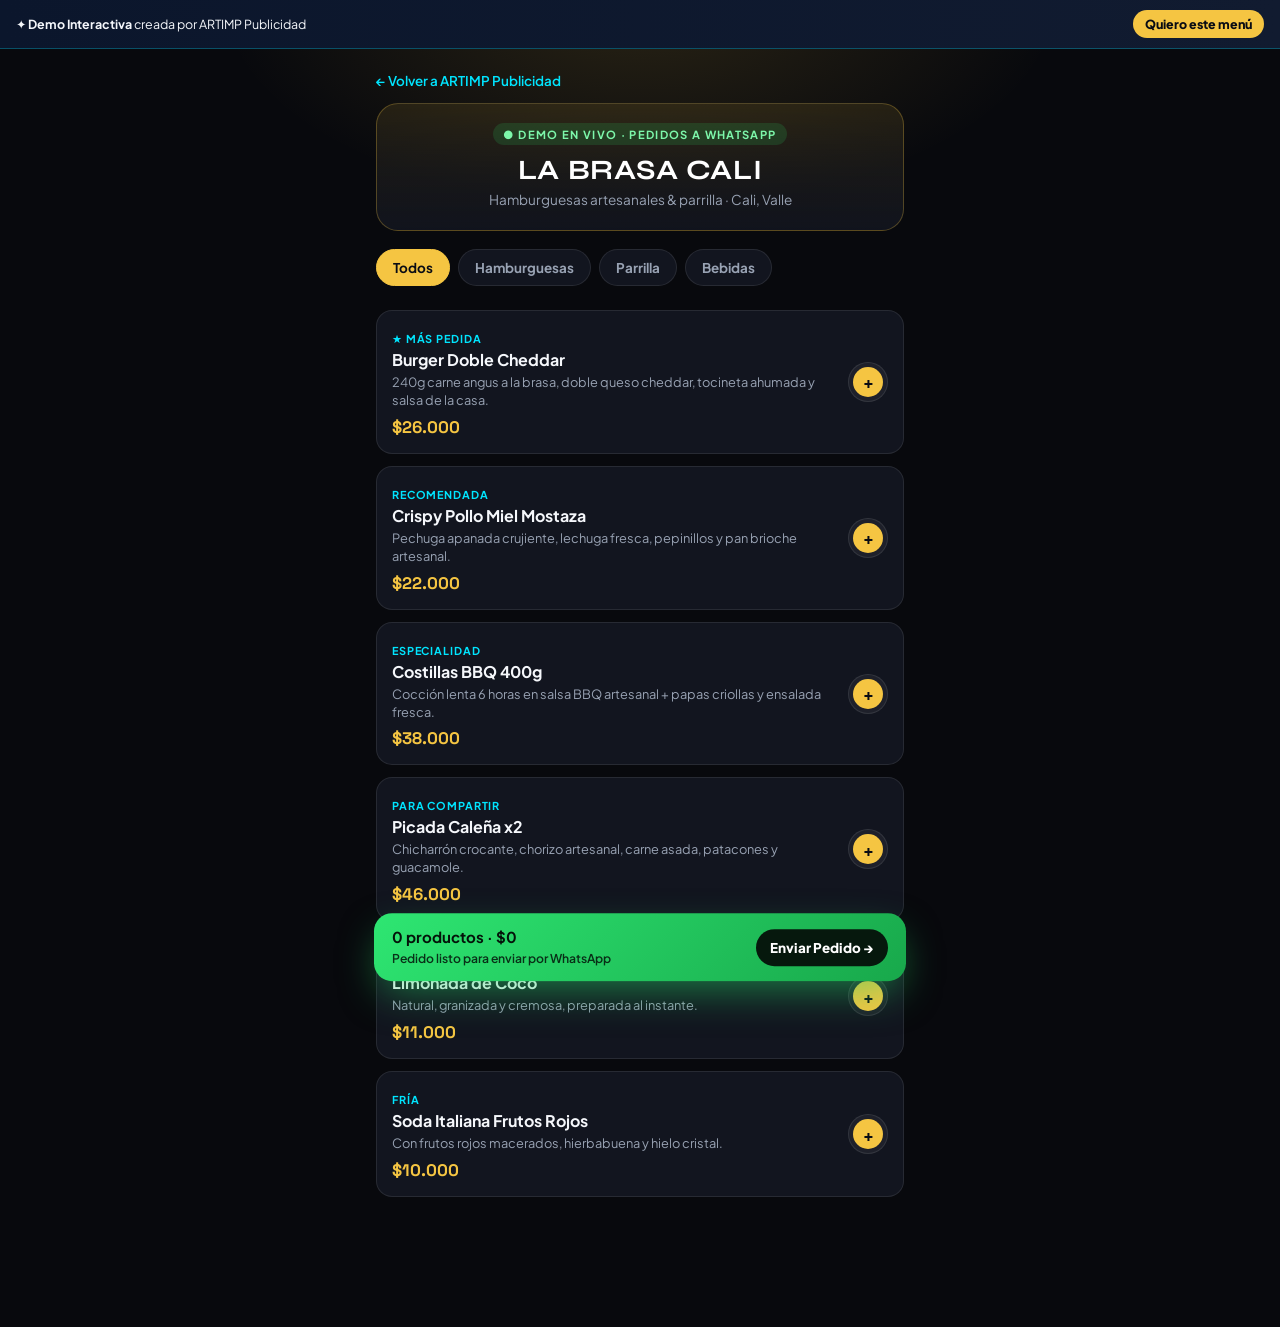
==== demo-menu.html @ ddcb2ca8 "Deploy ARTIMP flagship website + interactive QR Menu demo" ====
<!DOCTYPE html>
<html lang="es-CO">
<head>
  <meta charset="UTF-8" />
  <meta name="viewport" content="width=device-width, initial-scale=1.0" />
  <title>Demo Menú Digital QR — La Brasa Cali | Creado por ARTIMP Publicidad</title>
  <meta name="description" content="Prueba en vivo cómo funciona un Menú Digital QR creado por ARTIMP Publicidad Cali con carrito y pedidos directos a WhatsApp." />
  <link rel="icon" type="image/svg+xml" href="assets/logo.svg" />
  <link rel="preconnect" href="https://fonts.googleapis.com" />
  <link rel="preconnect" href="https://fonts.gstatic.com" crossorigin />
  <link href="https://fonts.googleapis.com/css2?family=Plus+Jakarta+Sans:wght@400;500;600;700;800&family=Space+Grotesk:wght@600;700&family=Syne:wght@700;800&display=swap" rel="stylesheet" />
  <style>
    :root {
      --bg: #08090d;
      --card: #12151f;
      --border: rgba(255,255,255,0.09);
      --gold: #f5c542;
      --cyan: #00e5ff;
      --wa: #25d366;
      --text: #f5f7fb;
      --muted: #98a2b3;
    }
    * { box-sizing: border-box; margin: 0; padding: 0; }
    body {
      background: radial-gradient(600px 300px at 50% 0%, rgba(245,197,66,0.14), transparent 70%), var(--bg);
      color: var(--text);
      font-family: 'Plus Jakarta Sans', system-ui, sans-serif;
      padding-bottom: 110px;
    }
    a { color: inherit; text-decoration: none; }
    button { font-family: inherit; cursor: pointer; border: none; background: none; color: inherit; }

    .artimp-bar {
      background: linear-gradient(90deg, #0b162c, #111b30);
      border-bottom: 1px solid rgba(0,229,255,0.28);
      padding: 10px 16px;
      display: flex;
      align-items: center;
      justify-content: space-between;
      gap: 10px;
      font-size: 0.78rem;
      position: sticky;
      top: 0;
      z-index: 60;
      backdrop-filter: blur(12px);
    }
    .artimp-bar a.cta-mini {
      background: var(--gold);
      color: #090c14;
      font-weight: 800;
      padding: 6px 12px;
      border-radius: 999px;
      white-space: nowrap;
    }

    .wrap { max-width: 560px; margin: 0 auto; padding: 20px 16px; }

    .rest-header {
      text-align: center;
      padding: 18px 14px 22px;
      border-radius: 22px;
      background: linear-gradient(180deg, rgba(245,197,66,0.1), rgba(18,21,31,0.9));
      border: 1px solid rgba(245,197,66,0.28);
      margin-bottom: 18px;
    }
    .rest-badge {
      display: inline-block;
      font-size: 0.7rem;
      font-weight: 700;
      letter-spacing: 0.12em;
      text-transform: uppercase;
      padding: 4px 10px;
      border-radius: 999px;
      background: rgba(37,211,102,0.16);
      color: #7df7aa;
      margin-bottom: 8px;
    }
    .rest-header h1 {
      font-family: 'Syne', sans-serif;
      font-size: 1.75rem;
      letter-spacing: 0.02em;
      color: #fff;
    }
    .rest-header p { font-size: 0.85rem; color: var(--muted); margin-top: 4px; }

    .cats {
      display: flex;
      gap: 8px;
      overflow-x: auto;
      padding-bottom: 8px;
      margin-bottom: 16px;
      scrollbar-width: none;
    }
    .cats::-webkit-scrollbar { display: none; }
    .cat-btn {
      padding: 9px 16px;
      border-radius: 999px;
      border: 1px solid var(--border);
      background: var(--card);
      color: var(--muted);
      font-weight: 700;
      font-size: 0.84rem;
      white-space: nowrap;
      transition: all 0.2s ease;
    }
    .cat-btn.active {
      background: var(--gold);
      color: #090c14;
      border-color: var(--gold);
    }

    .menu-list { display: flex; flex-direction: column; gap: 12px; }
    .dish {
      background: var(--card);
      border: 1px solid var(--border);
      border-radius: 16px;
      padding: 15px;
      display: flex;
      justify-content: space-between;
      align-items: center;
      gap: 14px;
    }
    .dish-info { flex: 1; }
    .dish-tag {
      font-size: 0.68rem;
      font-weight: 700;
      text-transform: uppercase;
      color: var(--cyan);
      letter-spacing: 0.08em;
    }
    .dish h3 { font-size: 1rem; margin: 2px 0 4px; }
    .dish p { font-size: 0.8rem; color: var(--muted); line-height: 1.4; }
    .dish-price {
      font-family: 'Space Grotesk', sans-serif;
      font-size: 1.05rem;
      font-weight: 700;
      color: var(--gold);
      margin-top: 6px;
    }

    .qty-ctrl {
      display: flex;
      align-items: center;
      gap: 8px;
      background: rgba(255,255,255,0.05);
      border: 1px solid var(--border);
      border-radius: 999px;
      padding: 4px;
    }
    .qty-btn {
      width: 30px;
      height: 30px;
      border-radius: 50%;
      background: rgba(255,255,255,0.08);
      font-weight: 800;
      font-size: 1rem;
      display: grid;
      place-items: center;
    }
    .qty-btn.add { background: var(--gold); color: #090c14; }
    .qty-num { min-width: 18px; text-align: center; font-weight: 700; font-size: 0.88rem; }

    .cart-bar {
      position: fixed;
      left: 14px;
      right: 14px;
      bottom: 14px;
      max-width: 532px;
      margin: 0 auto;
      background: linear-gradient(135deg, #2ee672, #18a84b);
      color: #04130a;
      border-radius: 18px;
      padding: 14px 18px;
      display: flex;
      align-items: center;
      justify-content: space-between;
      gap: 12px;
      box-shadow: 0 16px 40px -8px rgba(37,211,102,0.55);
      transform: translateY(140%);
      transition: transform 0.3s cubic-bezier(0.22,1,0.36,1);
      z-index: 70;
    }
    .cart-bar.visible { transform: translateY(0); }
    .cart-bar strong { display: block; font-size: 0.94rem; }
    .cart-bar small { font-size: 0.76rem; font-weight: 600; opacity: 0.85; }
    .cart-send {
      background: #06180d;
      color: #fff;
      font-weight: 800;
      font-size: 0.84rem;
      padding: 10px 14px;
      border-radius: 999px;
      white-space: nowrap;
    }

    .back-link {
      display: inline-flex;
      align-items: center;
      gap: 6px;
      font-size: 0.84rem;
      color: var(--cyan);
      margin-bottom: 14px;
      font-weight: 600;
    }
  </style>
</head>
<body>
  <div class="artimp-bar">
    <span>✦ <strong>Demo Interactiva</strong> creada por ARTIMP Publicidad</span>
    <a class="cta-mini" href="https://wa.me/573167283557?text=%C2%A1Hola%20ARTIMP!%20Prob%C3%A9%20la%20demo%20del%20Men%C3%BA%20Digital%20QR%20y%20quiero%20uno%20para%20mi%20negocio." target="_blank" rel="noopener">Quiero este menú</a>
  </div>

  <main class="wrap">
    <a class="back-link" href="index.html">← Volver a ARTIMP Publicidad</a>

    <header class="rest-header">
      <span class="rest-badge">● Demo en vivo · Pedidos a WhatsApp</span>
      <h1>LA BRASA CALI</h1>
      <p>Hamburguesas artesanales &amp; parrilla · Cali, Valle</p>
    </header>

    <div class="cats" id="cats">
      <button class="cat-btn active" data-cat="all">Todos</button>
      <button class="cat-btn" data-cat="burgers">Hamburguesas</button>
      <button class="cat-btn" data-cat="parrilla">Parrilla</button>
      <button class="cat-btn" data-cat="bebidas">Bebidas</button>
    </div>

    <div class="menu-list" id="menuList"></div>
  </main>

  <div class="cart-bar" id="cartBar">
    <div>
      <strong id="cartCount">0 productos · $0</strong>
      <small>Pedido listo para enviar por WhatsApp</small>
    </div>
    <button class="cart-send" id="cartSend">Enviar Pedido →</button>
  </div>

  <script>
    const ITEMS = [
      { id: 1, cat: 'burgers', tag: '★ Más pedida', name: 'Burger Doble Cheddar', desc: '240g carne angus a la brasa, doble queso cheddar, tocineta ahumada y salsa de la casa.', price: 26000 },
      { id: 2, cat: 'burgers', tag: 'Recomendada', name: 'Crispy Pollo Miel Mostaza', desc: 'Pechuga apanada crujiente, lechuga fresca, pepinillos y pan brioche artesanal.', price: 22000 },
      { id: 3, cat: 'parrilla', tag: 'Especialidad', name: 'Costillas BBQ 400g', desc: 'Cocción lenta 6 horas en salsa BBQ artesanal + papas criollas y ensalada fresca.', price: 38000 },
      { id: 4, cat: 'parrilla', tag: 'Para compartir', name: 'Picada Caleña x2', desc: 'Chicharrón crocante, chorizo artesanal, carne asada, patacones y guacamole.', price: 46000 },
      { id: 5, cat: 'bebidas', tag: 'Refrescante', name: 'Limonada de Coco', desc: 'Natural, granizada y cremosa, preparada al instante.', price: 11000 },
      { id: 6, cat: 'bebidas', tag: 'Fría', name: 'Soda Italiana Frutos Rojos', desc: 'Con frutos rojos macerados, hierbabuena y hielo cristal.', price: 10000 }
    ];

    const cart = {};
    let activeCat = 'all';
    const menuList = document.getElementById('menuList');
    const cartBar = document.getElementById('cartBar');
    const cartCount = document.getElementById('cartCount');
    const formatCOP = (n) => '$' + n.toLocaleString('es-CO');

    function render() {
      const filtered = activeCat === 'all' ? ITEMS : ITEMS.filter(i => i.cat === activeCat);
      menuList.innerHTML = filtered.map(item => {
        const q = cart[item.id] || 0;
        return `
          <article class="dish">
            <div class="dish-info">
              <span class="dish-tag">${item.tag}</span>
              <h3>${item.name}</h3>
              <p>${item.desc}</p>
              <div class="dish-price">${formatCOP(item.price)}</div>
            </div>
            <div class="qty-ctrl">
              ${q > 0 ? `<button class="qty-btn" onclick="changeQty(${item.id}, -1)">−</button><span class="qty-num">${q}</span>` : ''}
              <button class="qty-btn add" onclick="changeQty(${item.id}, 1)">+</button>
            </div>
          </article>
        `;
      }).join('');
      updateCart();
    }

    window.changeQty = (id, delta) => {
      cart[id] = Math.max(0, (cart[id] || 0) + delta);
      if (cart[id] === 0) delete cart[id];
      render();
    };

    function updateCart() {
      let total = 0, count = 0;
      for (const [id, q] of Object.entries(cart)) {
        const item = ITEMS.find(i => i.id === Number(id));
        if (item) { total += item.price * q; count += q; }
      }
      cartCount.textContent = `${count} ${count === 1 ? 'producto' : 'productos'} · ${formatCOP(total)}`;
      cartBar.classList.toggle('visible', count > 0);
    }

    document.getElementById('cats').addEventListener('click', (e) => {
      const btn = e.target.closest('.cat-btn');
      if (!btn) return;
      document.querySelectorAll('.cat-btn').forEach(b => b.classList.remove('active'));
      btn.classList.add('active');
      activeCat = btn.dataset.cat;
      render();
    });

    document.getElementById('cartSend').addEventListener('click', () => {
      let total = 0;
      const lines = [];
      for (const [id, q] of Object.entries(cart)) {
        const item = ITEMS.find(i => i.id === Number(id));
        if (item) {
          total += item.price * q;
          lines.push(`• ${q}x ${item.name} (${formatCOP(item.price * q)})`);
        }
      }
      const msg = `¡Hola! Probé la *Demo de Menú Digital QR de ARTIMP* con este pedido de prueba:\n\n${lines.join('\n')}\n\n*Total demo:* ${formatCOP(total)} COP\n\nMe interesa implementar un menú así para mi negocio.`;
      window.open(`https://wa.me/573167283557?text=${encodeURIComponent(msg)}`, '_blank', 'noopener');
    });

    render();
  </script>
</body>
</html>
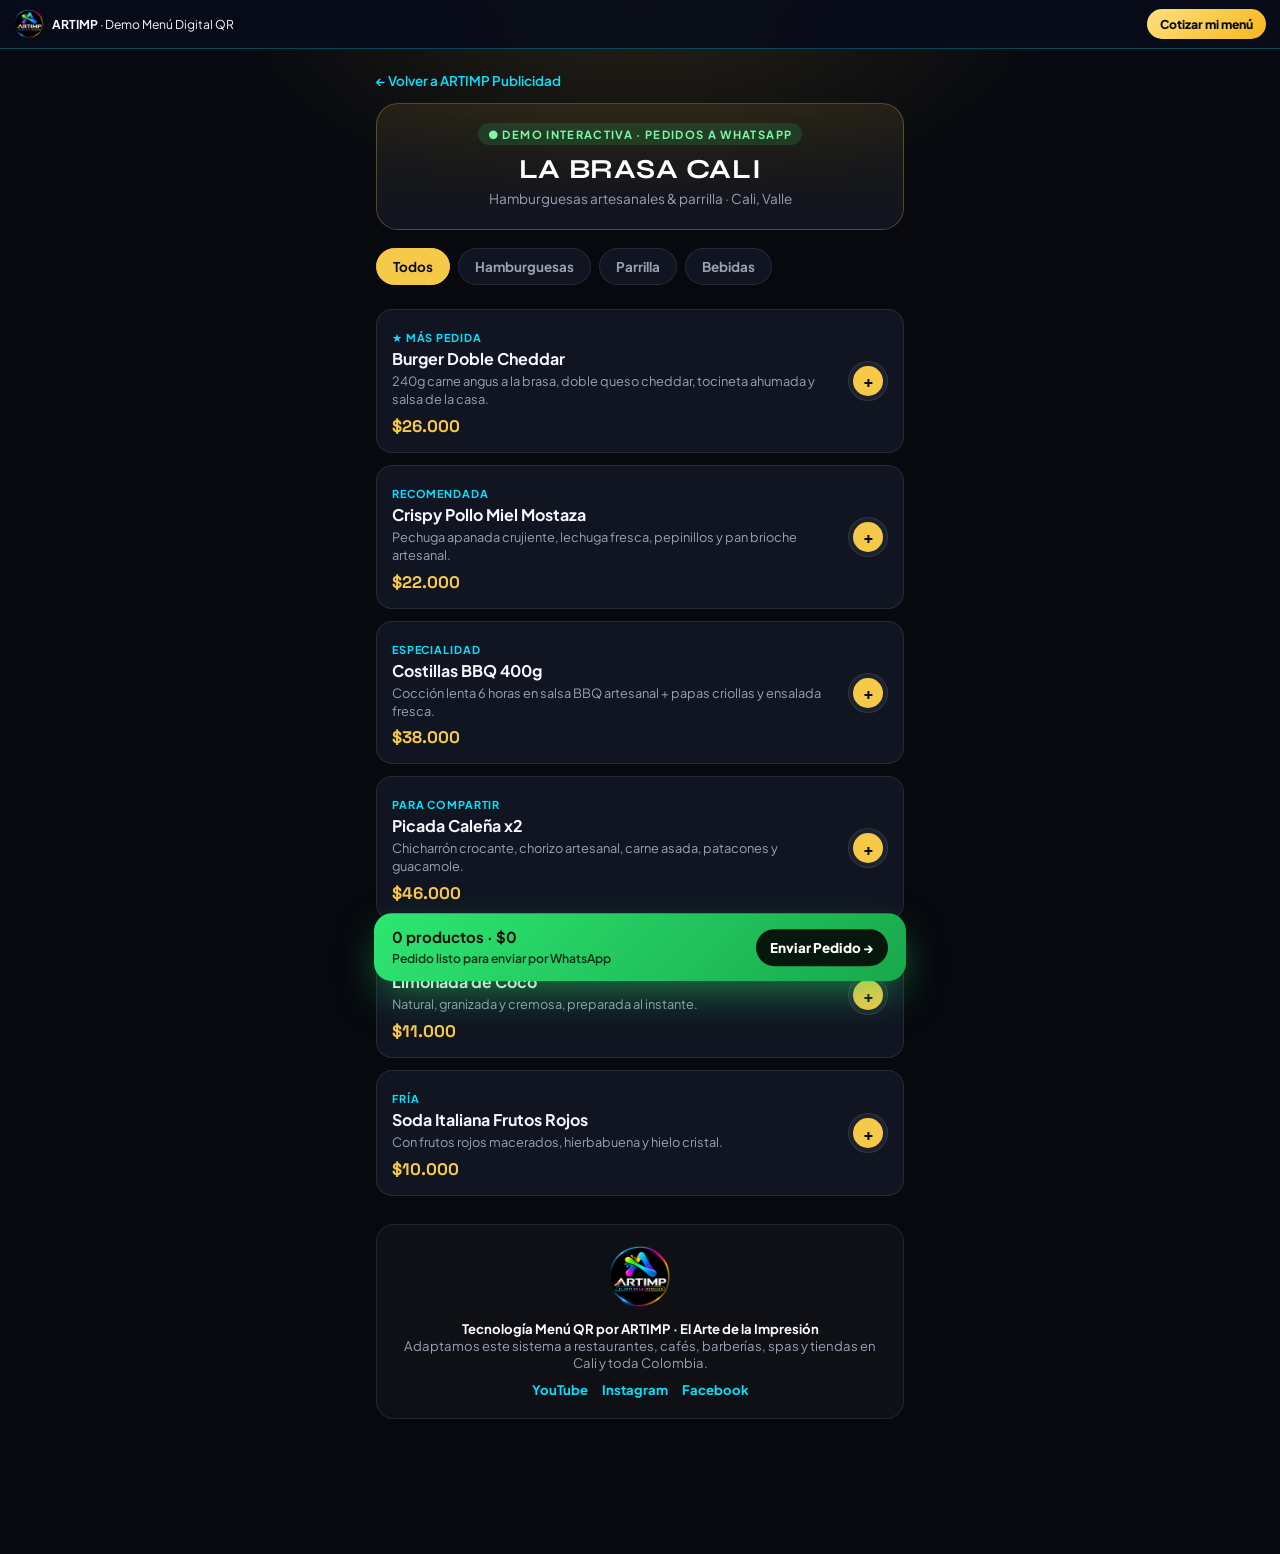
==== commit 7bfff900: "Upgrade ARTIMP website v2: official logo, 3 lines, full catalog, social hub & custom quote builder" ====
--- a/demo-menu.html
+++ b/demo-menu.html
@@ -4,17 +4,17 @@
   <meta charset="UTF-8" />
   <meta name="viewport" content="width=device-width, initial-scale=1.0" />
   <title>Demo Menú Digital QR — La Brasa Cali | Creado por ARTIMP Publicidad</title>
-  <meta name="description" content="Prueba en vivo cómo funciona un Menú Digital QR creado por ARTIMP Publicidad Cali con carrito y pedidos directos a WhatsApp." />
-  <link rel="icon" type="image/svg+xml" href="assets/logo.svg" />
+  <meta name="description" content="Prueba en vivo cómo funciona un Menú Digital QR creado por ARTIMP · El Arte de la Impresión con carrito y pedidos directos a WhatsApp." />
+  <link rel="icon" type="image/png" href="assets/favicon.png" />
   <link rel="preconnect" href="https://fonts.googleapis.com" />
   <link rel="preconnect" href="https://fonts.gstatic.com" crossorigin />
   <link href="https://fonts.googleapis.com/css2?family=Plus+Jakarta+Sans:wght@400;500;600;700;800&family=Space+Grotesk:wght@600;700&family=Syne:wght@700;800&display=swap" rel="stylesheet" />
   <style>
     :root {
-      --bg: #08090d;
-      --card: #12151f;
+      --bg: #07090f;
+      --card: #111522;
       --border: rgba(255,255,255,0.09);
-      --gold: #f5c542;
+      --gold: #f7c948;
       --cyan: #00e5ff;
       --wa: #25d366;
       --text: #f5f7fb;
@@ -22,35 +22,48 @@
     }
     * { box-sizing: border-box; margin: 0; padding: 0; }
     body {
-      background: radial-gradient(600px 300px at 50% 0%, rgba(245,197,66,0.14), transparent 70%), var(--bg);
+      background: radial-gradient(600px 300px at 50% 0%, rgba(247,201,72,0.13), transparent 70%), var(--bg);
       color: var(--text);
       font-family: 'Plus Jakarta Sans', system-ui, sans-serif;
-      padding-bottom: 110px;
+      padding-bottom: 115px;
     }
     a { color: inherit; text-decoration: none; }
     button { font-family: inherit; cursor: pointer; border: none; background: none; color: inherit; }
 
     .artimp-bar {
-      background: linear-gradient(90deg, #0b162c, #111b30);
+      background: rgba(8, 13, 26, 0.92);
       border-bottom: 1px solid rgba(0,229,255,0.28);
-      padding: 10px 16px;
+      padding: 9px 14px;
       display: flex;
       align-items: center;
       justify-content: space-between;
       gap: 10px;
-      font-size: 0.78rem;
+      font-size: 0.76rem;
       position: sticky;
       top: 0;
       z-index: 60;
-      backdrop-filter: blur(12px);
+      backdrop-filter: blur(14px);
+    }
+    .artimp-brand-mini {
+      display: flex;
+      align-items: center;
+      gap: 8px;
+      min-width: 0;
+    }
+    .artimp-brand-mini img {
+      width: 30px;
+      height: 30px;
+      border-radius: 50%;
+      flex-shrink: 0;
     }
     .artimp-bar a.cta-mini {
-      background: var(--gold);
+      background: linear-gradient(135deg, #ffe07d, #f5b81d);
       color: #090c14;
       font-weight: 800;
-      padding: 6px 12px;
+      padding: 7px 13px;
       border-radius: 999px;
       white-space: nowrap;
+      flex-shrink: 0;
     }
 
     .wrap { max-width: 560px; margin: 0 auto; padding: 20px 16px; }
@@ -59,8 +72,8 @@
       text-align: center;
       padding: 18px 14px 22px;
       border-radius: 22px;
-      background: linear-gradient(180deg, rgba(245,197,66,0.1), rgba(18,21,31,0.9));
-      border: 1px solid rgba(245,197,66,0.28);
+      background: linear-gradient(180deg, rgba(247,201,72,0.1), rgba(17,21,34,0.92));
+      border: 1px solid rgba(247,201,72,0.28);
       margin-bottom: 18px;
     }
     .rest-badge {
@@ -77,7 +90,7 @@
     }
     .rest-header h1 {
       font-family: 'Syne', sans-serif;
-      font-size: 1.75rem;
+      font-size: 1.72rem;
       letter-spacing: 0.02em;
       color: #fff;
     }
@@ -159,6 +172,31 @@
     }
     .qty-btn.add { background: var(--gold); color: #090c14; }
     .qty-num { min-width: 18px; text-align: center; font-weight: 700; font-size: 0.88rem; }
+
+    .demo-footer {
+      margin-top: 28px;
+      padding: 20px;
+      border-radius: 18px;
+      border: 1px solid var(--border);
+      background: rgba(255,255,255,0.03);
+      text-align: center;
+      font-size: 0.82rem;
+      color: var(--muted);
+    }
+    .demo-footer img {
+      width: 64px;
+      height: 64px;
+      margin: 0 auto 8px;
+      border-radius: 50%;
+    }
+    .demo-socials {
+      display: flex;
+      justify-content: center;
+      gap: 14px;
+      margin-top: 10px;
+      font-weight: 700;
+      color: var(--cyan);
+    }
 
     .cart-bar {
       position: fixed;
@@ -206,15 +244,18 @@
 </head>
 <body>
   <div class="artimp-bar">
-    <span>✦ <strong>Demo Interactiva</strong> creada por ARTIMP Publicidad</span>
-    <a class="cta-mini" href="https://wa.me/573167283557?text=%C2%A1Hola%20ARTIMP!%20Prob%C3%A9%20la%20demo%20del%20Men%C3%BA%20Digital%20QR%20y%20quiero%20uno%20para%20mi%20negocio." target="_blank" rel="noopener">Quiero este menú</a>
+    <a class="artimp-brand-mini" href="index.html">
+      <img src="assets/artimp-logo-circle.png" alt="ARTIMP" width="30" height="30" />
+      <span><strong>ARTIMP</strong> · Demo Menú Digital QR</span>
+    </a>
+    <a class="cta-mini" href="https://wa.me/573167283557?text=%C2%A1Hola%20ARTIMP!%20Prob%C3%A9%20la%20demo%20del%20Men%C3%BA%20Digital%20QR%20y%20quiero%20cotizar%20uno%20para%20mi%20negocio." target="_blank" rel="noopener">Cotizar mi menú</a>
   </div>
 
   <main class="wrap">
     <a class="back-link" href="index.html">← Volver a ARTIMP Publicidad</a>
 
     <header class="rest-header">
-      <span class="rest-badge">● Demo en vivo · Pedidos a WhatsApp</span>
+      <span class="rest-badge">● Demo Interactiva · Pedidos a WhatsApp</span>
       <h1>LA BRASA CALI</h1>
       <p>Hamburguesas artesanales &amp; parrilla · Cali, Valle</p>
     </header>
@@ -227,6 +268,16 @@
     </div>
 
     <div class="menu-list" id="menuList"></div>
+
+    <div class="demo-footer">
+      <img src="assets/artimp-logo-circle.png" alt="ARTIMP · El Arte de la Impresión" width="64" height="64" />
+      <p><strong style="color:#fff">Tecnología Menú QR por ARTIMP · El Arte de la Impresión</strong><br/>Adaptamos este sistema a restaurantes, cafés, barberías, spas y tiendas en Cali y toda Colombia.</p>
+      <div class="demo-socials">
+        <a href="https://www.youtube.com/@artimppublicidad164" target="_blank" rel="noopener">YouTube</a>
+        <a href="https://www.instagram.com/artimp.cali/" target="_blank" rel="noopener">Instagram</a>
+        <a href="https://www.facebook.com/artimp.cali" target="_blank" rel="noopener">Facebook</a>
+      </div>
+    </div>
   </main>
 
   <div class="cart-bar" id="cartBar">
@@ -311,7 +362,7 @@
           lines.push(`• ${q}x ${item.name} (${formatCOP(item.price * q)})`);
         }
       }
-      const msg = `¡Hola! Probé la *Demo de Menú Digital QR de ARTIMP* con este pedido de prueba:\n\n${lines.join('\n')}\n\n*Total demo:* ${formatCOP(total)} COP\n\nMe interesa implementar un menú así para mi negocio.`;
+      const msg = `¡Hola ARTIMP! Probé la *Demo de Menú Digital QR* con este pedido de muestra:\n\n${lines.join('\n')}\n\n*Total muestra:* ${formatCOP(total)} COP\n\nMe interesa cotizar un menú digital así para mi negocio.`;
       window.open(`https://wa.me/573167283557?text=${encodeURIComponent(msg)}`, '_blank', 'noopener');
     });
 
